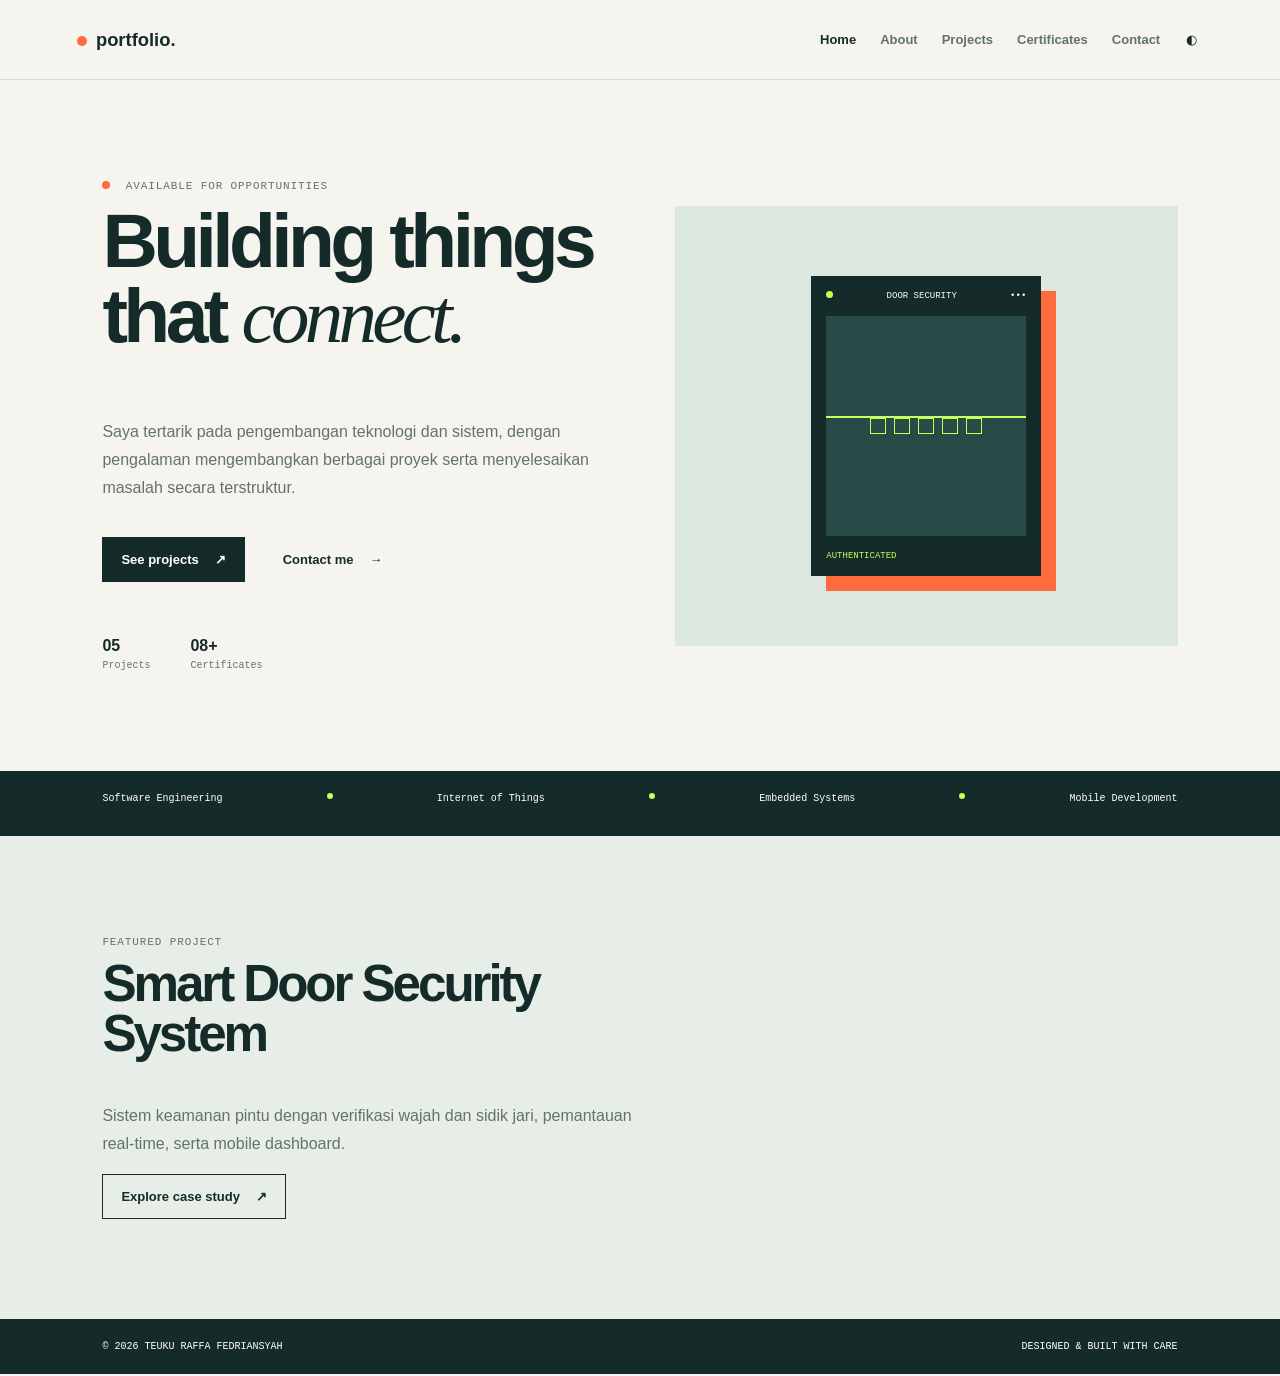
==== index.html @ e79ee247 "Update CV" ====
<!DOCTYPE html>
<html lang="id">
 <head>
  <meta charset="utf-8"/>
  <meta content="width=device-width,initial-scale=1" name="viewport"/>
  <meta content="Portofolio IoT dan software engineering." name="description"/>
  <title>
   Portfolio | Home
  </title>
  <link href="css/style.css" rel="stylesheet"/>
  <link href="css/navbar.css" rel="stylesheet"/>
  <link href="css/responsive.css" rel="stylesheet"/>
 </head>
 <body>
  <header class="site-header">
   <a class="brand" href="index.html">
    <span class="brand-dot">
    </span>
    portfolio.
   </a>
   <button aria-expanded="false" aria-label="Buka menu" class="menu-toggle">
    ☰
   </button>
   <nav class="nav">
    <a class="active" href="index.html">
     Home
    </a>
    <a href="about.html">
     About
    </a>
    <a href="projects.html">
     Projects
    </a>
    <a href="certificates.html">
     Certificates
    </a>
    <a href="contact.html">
     Contact
    </a>
   </nav>
   <button aria-label="Ubah tema" class="theme-toggle">
    ◐
   </button>
  </header>
  <main>
   <section class="hero section">
    <div class="hero-copy">
     <p class="eyebrow">
      <span>
      </span>
      AVAILABLE FOR OPPORTUNITIES
     </p>
     <h1>
      Building things that
      <em>
       connect.
      </em>
     </h1>
     <p class="lead">
      Saya tertarik pada pengembangan teknologi dan sistem, dengan pengalaman mengembangkan berbagai proyek serta menyelesaikan masalah secara terstruktur.
     </p>
     <div class="hero-actions">
      <a class="button primary" href="projects.html">
       See projects
       <b>
        &nearrow;
       </b>
      </a>
      <a class="button text-button" href="contact.html">
       Contact me
       <b>
        &rarr;
       </b>
      </a>
     </div>
     <div class="quick-facts">
      <div>
       <strong>
        05
       </strong>
       <span>
        Projects
       </span>
      </div>
      <div>
       <strong>
        08+
       </strong>
       <span>
        Certificates
       </span>
      </div>
     </div>
    </div>
    <div class="hero-visual">
     <div class="device-card">
      <div class="device-top">
       <span class="status-dot">
       </span>
       <span>
        DOOR SECURITY
       </span>
       <span>
        &bull;&bull;&bull;
       </span>
      </div>
      <div class="scanner">
       <i>
       </i>
       <i>
       </i>
       <i>
       </i>
       <i>
       </i>
       <i>
       </i>
      </div>
      <div class="scan-line">
      </div>
      <p>
       AUTHENTICATED
      </p>
     </div>
    </div>
   </section>
   <section class="intro-strip">
    <p>
     Software Engineering
    </p>
    <i>
    </i>
    <p>
     Internet of Things
    </p>
    <i>
    </i>
    <p>
     Embedded Systems
    </p>
    <i>
    </i>
    <p>
     Mobile Development
    </p>
   </section>
   <section class="section home-preview">
    <p class="eyebrow">
     FEATURED PROJECT
    </p>
    <h2>
     Smart Door Security
     <br/>
     System
    </h2>
    <p>
     Sistem keamanan pintu dengan verifikasi wajah dan sidik jari, pemantauan real-time, serta mobile dashboard.
    </p>
    <a class="button outline" href="projects/smart-door.html">
     Explore case study
     <b>
      &nearrow;
     </b>
    </a>
   </section>
  </main>
  <footer>
   <span>
    &copy; 2026 TEUKU RAFFA FEDRIANSYAH
   </span>
   <span>
    DESIGNED &amp; BUILT WITH CARE
   </span>
  </footer>
  <script src="js/navbar.js">
  </script>
  <script src="js/darkmode.js">
  </script>
  <script src="js/animation.js">
  </script>
 </body>
</html>
---- css/style.css ----
:root {
  --ink: #152b2a;
  --muted: #63726e;
  --line: #d6ddd8;
  --cream: #f5f4ef;
  --lime: #c8ff5a;
  --orange: #ff6b3d;
  --white: #ffffff;
}

* { box-sizing: border-box; }
html { scroll-behavior: smooth; }
body { margin: 0; color: var(--ink); background: var(--cream); font-family: Arial, sans-serif; }
body.dark-mode { --ink: #e6f0ea; --muted: #aabbb4; --line: #3e5550; --cream: #132725; --white: #16302d; }
h1, h2, h3, p { margin-top: 0; }
h1, h2 { letter-spacing: -0.06em; line-height: 0.98; }
h1 { font-size: clamp(3rem, 6vw, 6.2rem); }
h2 { font-size: clamp(2rem, 4vw, 4rem); }
h1 em, h2 em { font-family: Georgia, serif; font-weight: 400; }
.section { padding: 100px 8vw; }
.eyebrow, .section-note { color: var(--muted); font: 11px monospace; letter-spacing: 0.08em; }
.eyebrow span { display: inline-block; width: 8px; height: 8px; margin-right: 8px; border-radius: 50%; background: var(--orange); }
.button { display: inline-flex; gap: 16px; padding: 14px 18px; border: 1px solid var(--ink); color: var(--ink); font-size: 13px; font-weight: 700; text-decoration: none; }
.primary { color: var(--white); background: var(--ink); }
.outline { color: inherit; border-color: currentColor; }
.text-button { border: 0; }
.inline-link { color: inherit; font-weight: 700; text-decoration: none; border-bottom: 1px solid currentColor; }
.hero { display: grid; grid-template-columns: 1fr 1fr; align-items: center; gap: 70px; min-height: 650px; }
.lead, .home-preview > p:not(.eyebrow), .about-copy > p { max-width: 540px; color: var(--muted); line-height: 1.75; }
.hero-actions { display: flex; gap: 20px; align-items: center; margin: 35px 0 55px; }
.quick-facts { display: flex; gap: 40px; }
.quick-facts div { display: grid; gap: 5px; }
.quick-facts span { color: var(--muted); font: 10px monospace; }
.hero-visual { display: grid; min-height: 440px; place-items: center; background: #dce7df; }
.device-card { position: relative; width: 230px; padding: 15px; color: var(--white); background: var(--ink); box-shadow: 15px 15px var(--orange); }
.device-top { display: flex; justify-content: space-between; font: 9px monospace; }
.status-dot { width: 7px; height: 7px; border-radius: 50%; background: var(--lime); }
.scanner { display: grid; height: 220px; margin: 15px 0; place-content: center; grid-template-columns: repeat(5, 16px); gap: 8px; background: #274c48; }
.scanner i { width: 16px; height: 16px; border: 1px solid var(--lime); }
.scan-line { position: absolute; top: 140px; right: 15px; left: 15px; height: 2px; background: var(--lime); }
.device-card p { margin: 0; color: var(--lime); font: 9px monospace; }
.intro-strip, footer { display: flex; justify-content: space-between; gap: 15px; padding: 22px 8vw; color: var(--white); background: var(--ink); font: 10px monospace; }
.intro-strip i { width: 6px; height: 6px; border-radius: 50%; background: var(--lime); }
.home-preview, .about, .certificates { background: #e6eee7; }
.dark-mode .home-preview, .dark-mode .about, .dark-mode .certificates { background: #1d3834; }
.home-preview h2 span { color: var(--orange); }
.page-intro { padding-bottom: 30px; }
.about-content { display: grid; grid-template-columns: 0.8fr 1.3fr; gap: 8vw; }
.portrait { position: relative; display: grid; min-height: 390px; place-items: center; overflow: hidden; color: #c1d1c8; background: var(--ink); box-shadow: 12px 12px var(--orange); }
.portrait img {
  position: absolute;
  z-index: 1;
  width: 100%;
  height: 100%;
  object-fit: cover;
  object-position: center 35%;
}
.portrait-initials { font-size: 2rem; font-weight: 800; }
.portrait span { position: absolute; bottom: 15px; z-index: 2; font: 10px monospace; }
.about-grid { display: grid; grid-template-columns: 1fr 1fr; margin-top: 35px; border-top: 1px solid var(--line); }
.about-grid article { padding: 18px 0; border-bottom: 1px solid var(--line); }
.about-grid span { display: block; margin-bottom: 8px; color: var(--muted); font: 10px monospace; }
.project-panel { display: grid; grid-template-columns: 1.1fr 0.9fr; border: 1px solid var(--ink); }
.project-art { display: grid; min-height: 250px; place-items: center; font: 3rem monospace; }
.door-art { position: relative; min-height: 430px; background: var(--lime); }
.door { position: relative; width: 170px; height: 310px; border: 10px solid #39645c; background: var(--ink); box-shadow: 16px 16px var(--orange); }
.door-lens { position: absolute; top: 55px; left: 53px; width: 44px; height: 44px; border: 7px solid var(--lime); border-radius: 50%; }
.door-handle { position: absolute; top: 165px; right: 27px; width: 8px; height: 55px; background: var(--lime); }
.art-label { position: absolute; top: 15px; left: 15px; font: 10px monospace; }
.project-info { padding: 52px 8%; color: var(--white); background: var(--ink); }
.project-type { color: var(--lime); font: 10px monospace; }
.project-info h2 span { color: var(--orange); }
.project-info > p:not(.project-type) { color: #c0cdca; line-height: 1.7; }
.project-grid, .certificate-grid { display: grid; grid-template-columns: repeat(4, 1fr); gap: 16px; margin-top: 16px; }
.project-card, .certificate-card { overflow: hidden; color: var(--ink); background: var(--white); border: 1px solid var(--line); text-decoration: none; }
.dark-mode .project-card, .dark-mode .certificate-card { color: var(--ink); background: #1b3430; }
.project-card > div:last-child, .certificate-card > div:last-child { padding: 18px; }
.project-card p, .certificate-card small { color: var(--muted); font: 10px monospace; }
.project-card h3, .certificate-card h3 { font-size: 1rem; }
.home-art { background: #ffe0b8; }.flood-art { background: #bdeaf1; }.alarm-art { background: #ffd1ca; }.code-art { background: #d8d0ff; }
.case-study { color: var(--white); background: var(--ink); }
.case-title { display: flex; justify-content: space-between; gap: 30px; margin-bottom: 60px; }.case-title p { max-width: 380px; color: #b8c8c4; line-height: 1.7; }
.case-grid { display: grid; grid-template-columns: repeat(4, 1fr); border-top: 1px solid #4d6661; }.case-grid article { min-height: 220px; padding: 20px; border-right: 1px solid #4d6661; }.case-grid p, .case-grid li { color: #b8c8c4; font-size: 13px; line-height: 1.7; }
.hardware, .results { display: grid; grid-template-columns: 1fr 2fr; gap: 30px; padding: 50px 0; border-top: 1px solid #4d6661; }.component-list { display: flex; flex-wrap: wrap; gap: 8px; }.component-list span { padding: 7px 9px; border: 1px solid #58726e; font: 10px monospace; }.results ul { line-height: 1.9; }
.gallery-placeholder { display: grid; min-height: 210px; margin-bottom: 40px; place-items: center; color: var(--muted); background: #e6eee7; font: 11px monospace; text-align: center; }
.certificate-grid { margin-top: 30px; }.certificate-card { padding: 0; text-align: left; cursor: pointer; }.certificate-icon { display: flex; height: 130px; padding: 15px; align-items: end; color: var(--lime); background: var(--ink); font-size: 2rem; }
.contact { min-height: 70vh; }.email { color: var(--ink); font-size: clamp(1.2rem, 2.5vw, 2.5rem); font-weight: 700; text-decoration: none; border-bottom: 3px solid var(--orange); }.contact-bottom { display: flex; justify-content: space-between; align-items: center; margin-top: 90px; padding-top: 25px; border-top: 1px solid var(--line); }.social-links { display: flex; gap: 22px; }.social-links a { color: var(--ink); font-size: 13px; font-weight: 700; text-decoration: none; }
.certificate-modal { width: min(760px, calc(100% - 32px)); padding: 0; border: 0; background: var(--cream); color: var(--ink); }.certificate-modal[open] { display: grid; grid-template-columns: 1fr 1fr; }.modal-close { position: absolute; top: 8px; right: 12px; border: 0; background: transparent; color: var(--ink); font-size: 2rem; }.certificate-preview { display: grid; min-height: 360px; place-items: center; color: var(--lime); background: var(--ink); font: 2rem Georgia; text-align: center; }.modal-content { padding: 50px 35px; }.modal-content dl div { display: flex; justify-content: space-between; padding: 10px 0; border-bottom: 1px solid var(--line); }.modal-content dt { color: var(--muted); font: 10px monospace; }.modal-content dd { margin: 0; font-size: 13px; }
@media (max-width: 800px) { .section { padding: 70px 6vw; }.hero, .about-content, .project-panel, .hardware, .results { grid-template-columns: 1fr; gap: 35px; }.project-grid, .certificate-grid { grid-template-columns: repeat(2, 1fr); }.case-grid { grid-template-columns: 1fr 1fr; }.case-title { display: block; }.intro-strip i { display: none; }.certificate-modal[open] { grid-template-columns: 1fr; }.certificate-preview { min-height: 220px; } }
@media (max-width: 440px) { .project-grid, .certificate-grid, .about-grid, .case-grid { grid-template-columns: 1fr; }.intro-strip { font-size: 8px; }.contact-bottom { align-items: start; flex-direction: column; gap: 25px; } }

/* Smooth interaction feedback */
body {
  opacity: 1;
  transform: translateY(0);
  animation: page-enter 420ms cubic-bezier(0.22, 1, 0.36, 1) both;
  transition: opacity 300ms ease, transform 300ms ease, filter 300ms ease;
}

body.page-exit {
  opacity: 0;
  filter: blur(2px);
  pointer-events: none;
  transform: translateY(12px);
  animation: none;
}

@keyframes page-enter {
  from {
    opacity: 0;
    filter: blur(2px);
    transform: translateY(12px);
  }

  to {
    opacity: 1;
    filter: blur(0);
    transform: translateY(0);
  }
}

a,
button,
.button,
.project-card,
.certificate-card {
  transition: color 180ms ease, background-color 180ms ease, border-color 180ms ease,
    box-shadow 220ms ease, transform 180ms ease, opacity 180ms ease;
}

.button:hover,
.project-card:hover,
.certificate-card:hover {
  transform: translateY(-4px);
}

.button:active,
.project-card:active,
.certificate-card:active,
button:active {
  transform: translateY(1px) scale(0.98);
}

a:focus-visible,
button:focus-visible {
  outline: 3px solid var(--orange);
  outline-offset: 4px;
}

@media (prefers-reduced-motion: reduce) {
  *,
  *::before,
  *::after {
    scroll-behavior: auto !important;
    transition-duration: 0.01ms !important;
    animation-duration: 0.01ms !important;
  }
}
---- css/navbar.css ----
.site-header {
  position: sticky;
  top: 0;
  z-index: 10;
  display: flex;
  align-items: center;
  gap: 20px;
  height: 80px;
  padding: 0 6vw;
  border-bottom: 1px solid var(--line);
  background: color-mix(in srgb, var(--cream) 92%, transparent);
  backdrop-filter: blur(12px);
}
.brand { color: var(--ink); font-size: 1.15rem; font-weight: 800; text-decoration: none; }
.brand-dot { display: inline-block; width: 10px; height: 10px; margin-right: 4px; border-radius: 50%; background: var(--orange); }
.nav { display: flex; gap: 24px; margin-left: auto; }.nav a { color: var(--muted); font-size: 13px; font-weight: 700; text-decoration: none; }.nav a.active, .nav a:hover { color: var(--ink); }
.menu-toggle, .theme-toggle { border: 0; color: var(--ink); background: transparent; cursor: pointer; }.menu-toggle { display: none; font-size: 1.4rem; }
@media (max-width: 800px) { .site-header { height: 65px; }.menu-toggle { display: block; margin-left: auto; }.theme-toggle { display: none; }.nav { position: absolute; top: 65px; right: 0; left: 0; display: none; flex-direction: column; gap: 18px; padding: 22px 6vw; margin: 0; border-bottom: 1px solid var(--line); background: var(--cream); }.nav.open { display: flex; } }
---- css/responsive.css ----
@media (max-width: 440px) {
  .hero-actions,
  .quick-facts,
  .social-links { flex-wrap: wrap; }
}
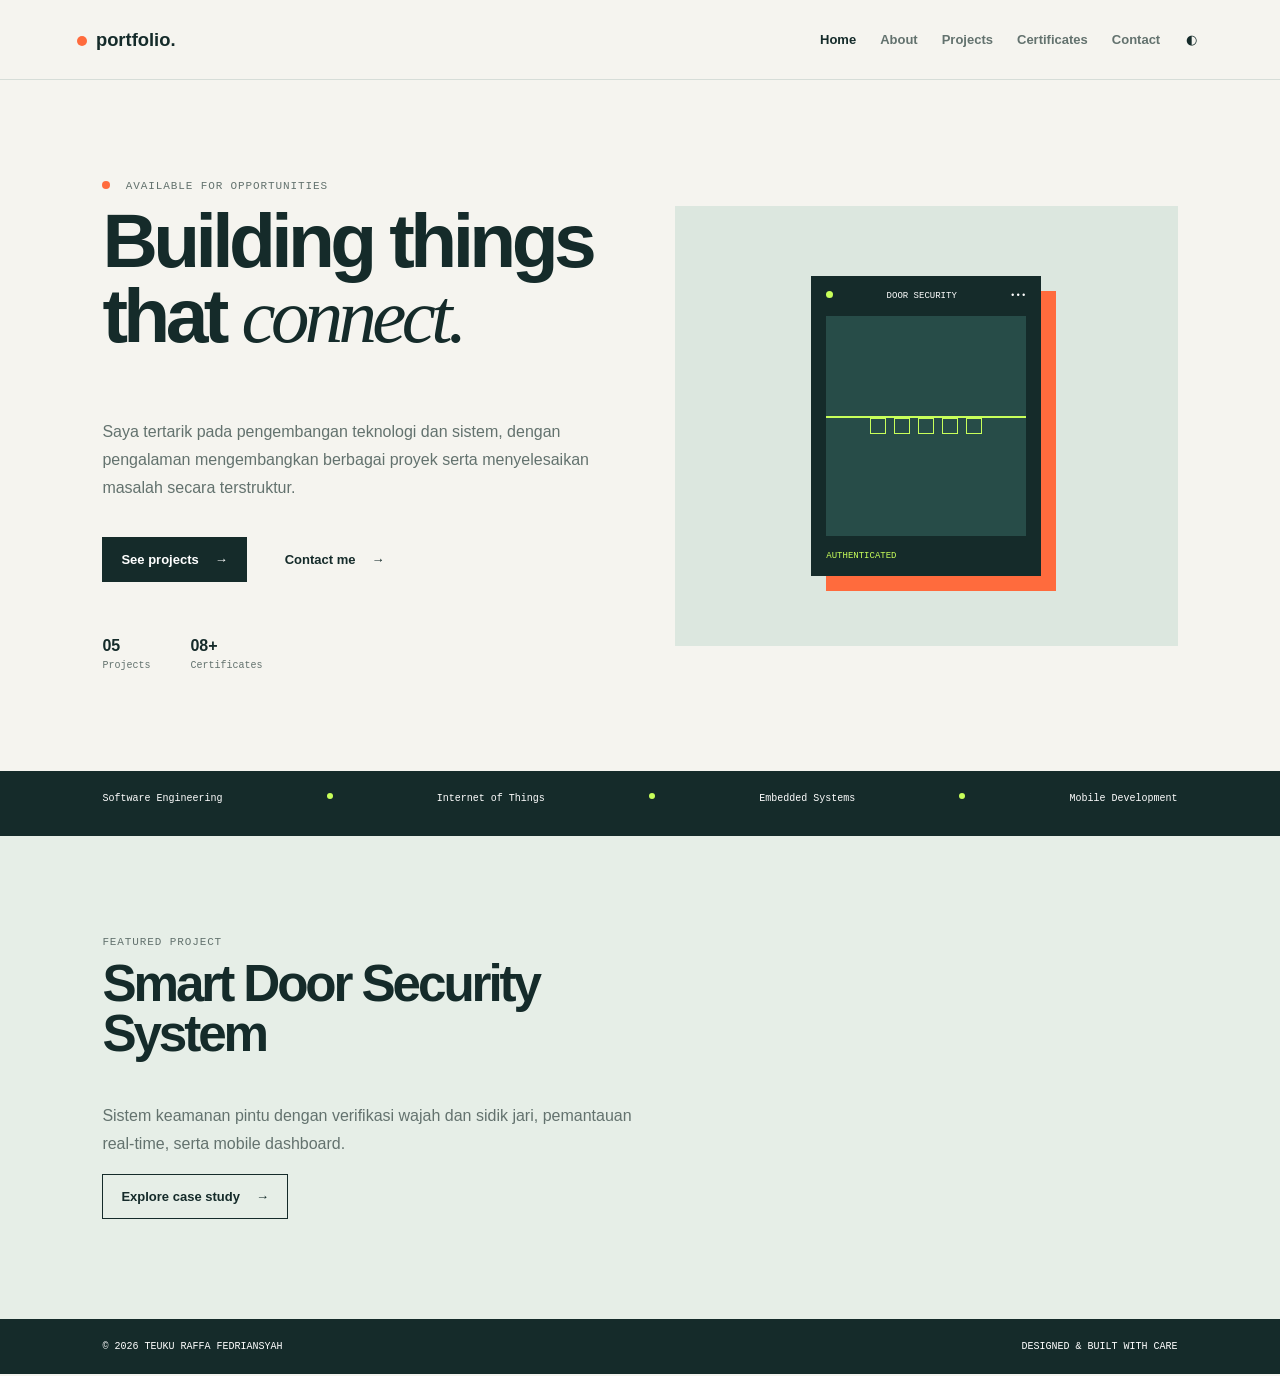
==== commit fa331dcf: "Update portfolio" ====
--- a/index.html
+++ b/index.html
@@ -63,7 +63,7 @@
       <a class="button primary" href="projects.html">
        See projects
        <b>
-        &nearrow;
+        &rarr;
        </b>
       </a>
       <a class="button text-button" href="contact.html">
@@ -159,7 +159,7 @@
     <a class="button outline" href="projects/smart-door.html">
      Explore case study
      <b>
-      &nearrow;
+      &rarr;
      </b>
     </a>
    </section>
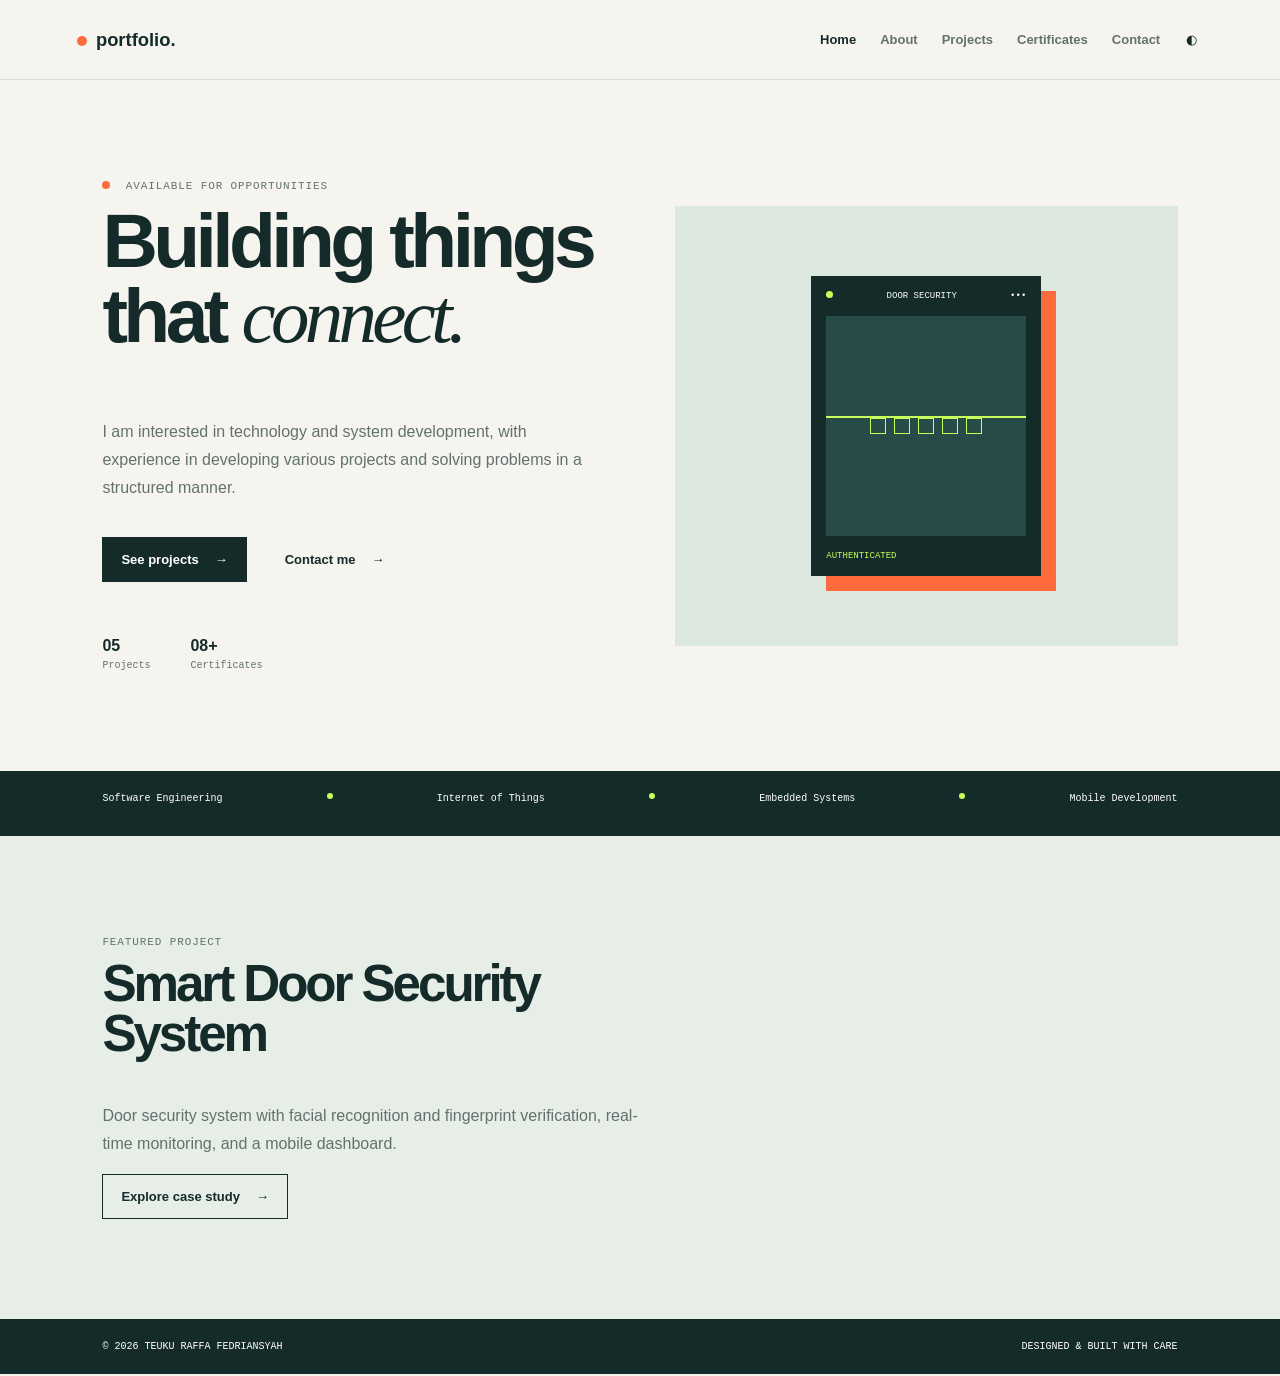
==== commit 664b80d3: "translate" ====
--- a/index.html
+++ b/index.html
@@ -57,7 +57,7 @@
       </em>
      </h1>
      <p class="lead">
-      Saya tertarik pada pengembangan teknologi dan sistem, dengan pengalaman mengembangkan berbagai proyek serta menyelesaikan masalah secara terstruktur.
+      I am interested in technology and system development, with experience in developing various projects and solving problems in a structured manner.
      </p>
      <div class="hero-actions">
       <a class="button primary" href="projects.html">
@@ -154,7 +154,7 @@
      System
     </h2>
     <p>
-     Sistem keamanan pintu dengan verifikasi wajah dan sidik jari, pemantauan real-time, serta mobile dashboard.
+     Door security system with facial recognition and fingerprint verification, real-time monitoring, and a mobile dashboard.
     </p>
     <a class="button outline" href="projects/smart-door.html">
      Explore case study
